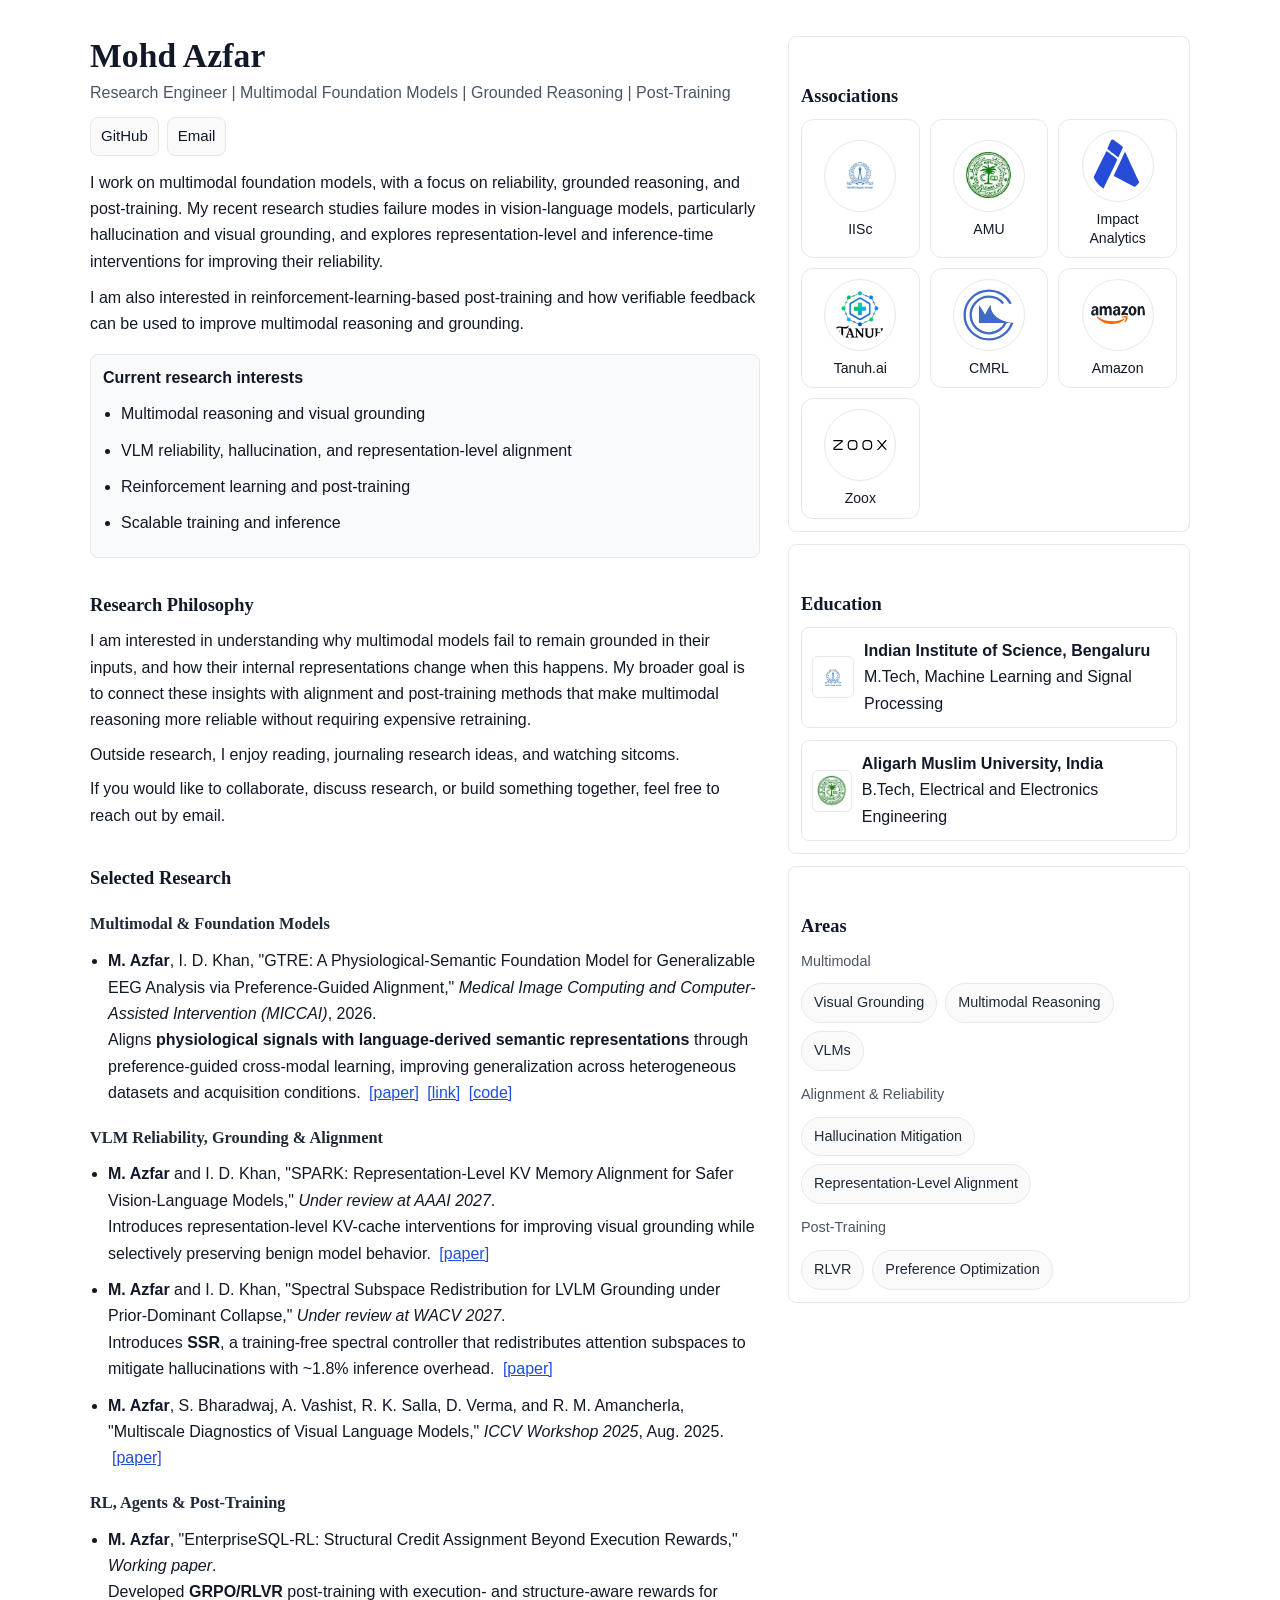
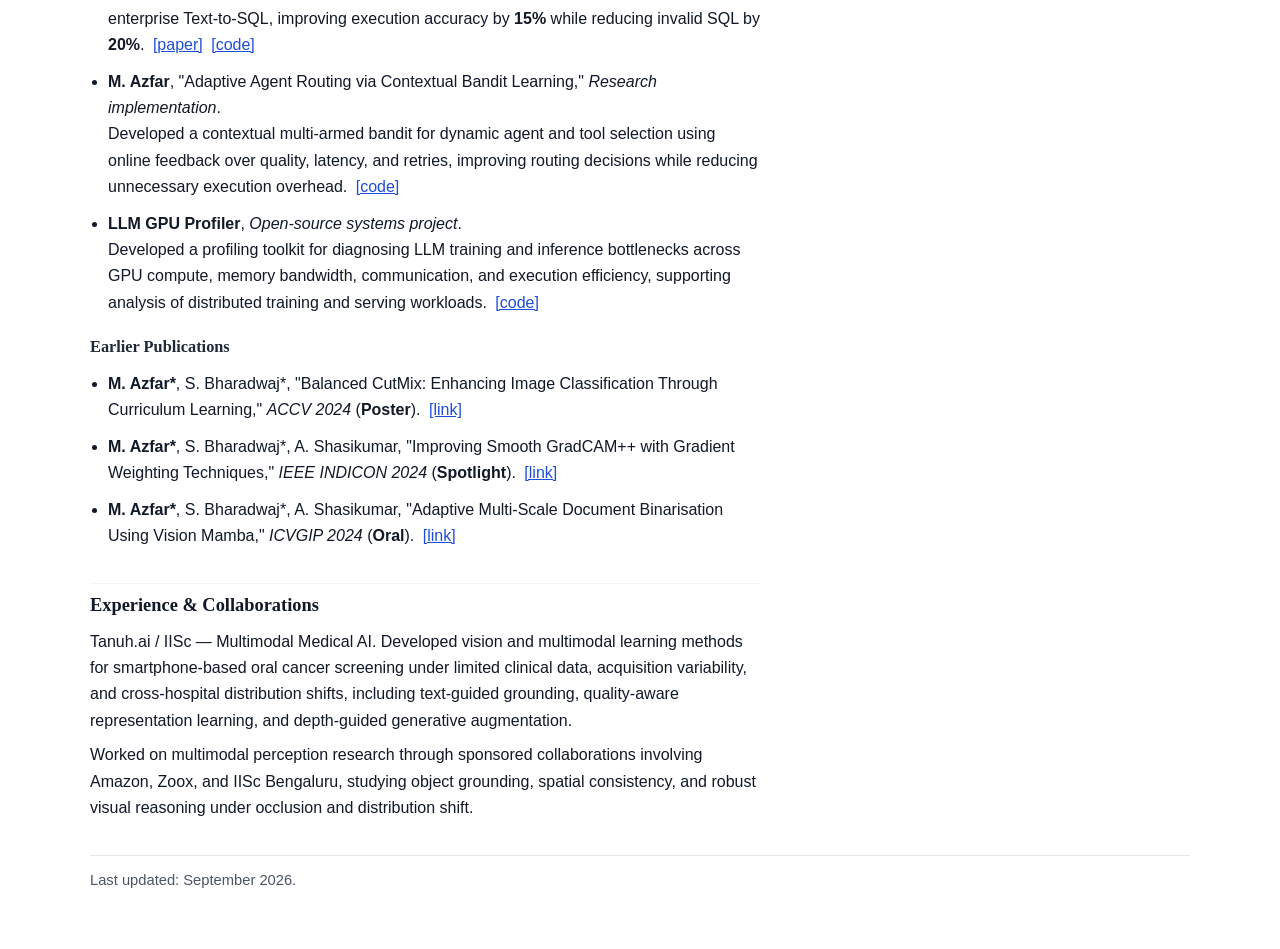
==== index.html @ f0c2c6f6 "Refine tagline and Tanuh collaboration wording Co-authored-by: Cursor <cursoragent@cursor.com>" ====
<!doctype html>
<html>
  <head>
    <meta charset="utf-8" />
    <meta name="viewport" content="width=device-width,initial-scale=1" />
    <title>Mohd Azfar | Research</title>
    <style>
      :root {
        --text: #111827;
        --muted: #4b5563;
        --link: #1d4ed8;
        --line: #e5e7eb;
      }
      body {
        margin: 0 auto;
        max-width: 1100px;
        padding: 36px 20px 56px;
        font-family: "Avenir Next", "Inter", -apple-system, BlinkMacSystemFont, "Segoe UI", Arial, sans-serif;
        background: #fff;
        color: var(--text);
        line-height: 1.65;
      }
      h1 {
        margin: 0 0 4px;
        font-size: 2.1rem;
        line-height: 1.2;
        font-family: "Iowan Old Style", "Palatino Linotype", Palatino, Georgia, serif;
        letter-spacing: 0.1px;
      }
      h2 {
        margin: 32px 0 8px;
        font-size: 1.15rem;
        font-family: "Iowan Old Style", "Palatino Linotype", Palatino, Georgia, serif;
      }
      h3 {
        margin: 18px 0 6px;
        font-size: 1.02rem;
        font-weight: 600;
        color: #1f2937;
        font-family: "Iowan Old Style", "Palatino Linotype", Palatino, Georgia, serif;
      }
      p { margin: 8px 0; }
      .layout {
        display: grid;
        grid-template-columns: minmax(0, 1fr);
        gap: 28px;
      }
      .main {
        min-width: 0;
      }
      .side {
        min-width: 0;
      }
      .panel {
        border: 1px solid var(--line);
        border-radius: 8px;
        padding: 12px;
        background: #fff;
        margin-bottom: 12px;
      }
      .about {
        margin-top: 8px;
      }
      .about p {
        margin: 10px 0;
      }
      .tagline {
        margin: 0 0 14px;
        color: var(--muted);
        font-weight: 500;
      }
      .tagline-row {
        display: flex;
        flex-wrap: wrap;
        align-items: center;
        gap: 10px;
        margin-bottom: 14px;
      }
      .tagline-row .tagline {
        margin: 0;
      }
      .quick-links {
        display: inline-flex;
        flex-wrap: wrap;
        gap: 8px;
      }
      .links {
        display: flex; flex-wrap: wrap;
        gap: 10px;
        margin-top: 12px;
      }
      .button {
        display: inline-block; padding: 6px 10px;
        border: 1px solid var(--line);
        border-radius: 8px;
        text-decoration: none;
        color: var(--text);
        background: #fafafa;
        font-size: 0.94rem;
      }
      .highlight {
        margin-top: 16px; padding: 10px 12px;
        background: #f9fafb;
        border: 1px solid var(--line);
        border-radius: 8px;
      }
      .highlight ul {
        margin: 8px 0 0;
      }
      .highlight li {
        margin: 4px 0;
      }
      .research-philosophy {
        margin-top: 14px;
      }
      .compact-list {
        list-style: none;
        margin: 0;
        padding: 0;
      }
      .compact-list li {
        margin: 8px 0;
        padding-left: 0;
      }
      .assoc-grid {
        display: grid;
        grid-template-columns: repeat(2, minmax(0, 1fr));
        gap: 10px;
      }
      .assoc-item {
        border: 1px solid var(--line);
        border-radius: 12px;
        padding: 10px 8px;
        display: flex;
        flex-direction: column;
        align-items: center;
        justify-content: center;
        text-align: center;
        gap: 8px;
        font-size: 0.88rem;
        line-height: 1.3;
      }
      .assoc-logo {
        width: 54px;
        height: 54px;
        object-fit: contain;
        border-radius: 999px;
        border: 1px solid var(--line);
        background: #fff;
        padding: 8px;
      }
      .chip-cloud {
        display: flex;
        flex-wrap: wrap;
        gap: 8px;
        margin-top: 10px;
      }
      .chip {
        display: inline-flex;
        align-items: center;
        border: 1px solid var(--line);
        border-radius: 999px;
        padding: 7px 12px;
        font-size: 0.9rem;
        background: #fafafa;
        color: #1f2937;
      }
      .area-group {
        margin-top: 12px;
      }
      .area-group:first-of-type {
        margin-top: 0;
      }
      .area-title {
        display: block;
        font-size: 0.9rem;
        color: var(--muted);
        margin-bottom: 6px;
      }
      .new-tag {
        margin-left: 4px;
      }
      .edu-grid {
        display: grid; grid-template-columns: 1fr;
        gap: 12px;
      }
      .edu-card {
        border: 1px solid var(--line);
        border-radius: 8px;
        padding: 10px;
        background: #fff;
      }
      .edu-head {
        display: flex; align-items: center; gap: 10px;
      }
      .logo {
        width: 34px; height: 34px;
        object-fit: contain;
        border-radius: 6px;
        background: #fff;
        border: 1px solid var(--line);
        padding: 3px;
      }
      .main ul { margin: 6px 0 2px; padding-left: 18px; }
      .main li { margin: 10px 0; }
      .main li a { margin-left: 4px; white-space: nowrap; }
      .main > h2 {
        margin-top: 34px;
        padding-top: 6px;
        border-top: 1px solid #f3f4f6;
      }
      .main > h2:first-of-type {
        border-top: none;
        padding-top: 0;
      }
      ul { margin: 8px 0 0; padding-left: 18px; }
      li { margin: 8px 0; }
      a { color: var(--link); }
      .muted { color: var(--muted); }
      footer {
        margin-top: 26px;
        color: var(--muted);
        font-size: 0.92rem;
        border-top: 1px solid var(--line);
        padding-top: 12px;
      }
      @media (min-width: 860px) {
        .layout {
          grid-template-columns: minmax(0, 1.25fr) minmax(260px, 0.75fr);
          align-items: start;
        }
        .side {
          position: sticky;
          top: 18px;
        }
        .edu-grid {
          grid-template-columns: 1fr;
        }
      }
      @media (min-width: 980px) {
        .assoc-grid {
          grid-template-columns: repeat(3, minmax(0, 1fr));
        }
      }
    </style>
  </head>
  <body>
    <div class="layout">
      <main class="main">
        <h1>Mohd Azfar</h1>
        <div class="tagline-row">
          <p class="tagline">Research Engineer | Multimodal Foundation Models | Grounded Reasoning | Post-Training</p>
          <div class="quick-links">
            <a class="button" href="https://github.com/AZFAR176">GitHub</a>
            <a class="button" href="mailto:azfar45@gmail.com">Email</a>
          </div>
        </div>
        <div class="about">
          <p>
            I work on multimodal foundation models, with a focus on reliability, grounded
            reasoning, and post-training. My recent research studies failure modes in
            vision-language models, particularly hallucination and visual grounding, and explores
            representation-level and inference-time interventions for improving their reliability.
          </p>
          <p>
            I am also interested in reinforcement-learning-based post-training and how verifiable
            feedback can be used to improve multimodal reasoning and grounding.
          </p>
        </div>

        <div class="highlight">
          <strong>Current research interests</strong>
          <ul>
            <li>Multimodal reasoning and visual grounding</li>
            <li>VLM reliability, hallucination, and representation-level alignment</li>
            <li>Reinforcement learning and post-training</li>
            <li>Scalable training and inference</li>
          </ul>
        </div>
        <div class="research-philosophy">
          <h2>Research Philosophy</h2>
          <p>
            I am interested in understanding why multimodal models fail to remain grounded in their
            inputs, and how their internal representations change when this happens. My broader goal
            is to connect these insights with alignment and post-training methods that make
            multimodal reasoning more reliable without requiring expensive retraining.
          </p>
        </div>
        <p>
          Outside research, I enjoy reading, journaling research ideas, and watching sitcoms.
        </p>
        <p>
          If you would like to collaborate, discuss research, or build something together, feel free
          to reach out by email.
        </p>

        <h2>Selected Research</h2>

        <h3>Multimodal &amp; Foundation Models</h3>
        <ul>
          <li>
            <strong>M. Azfar</strong>, I. D. Khan, "GTRE: A Physiological-Semantic Foundation Model
            for Generalizable EEG Analysis via Preference-Guided Alignment,"
            <em>Medical Image Computing and Computer-Assisted Intervention (MICCAI)</em>, 2026.
            <br />
            Aligns <strong>physiological signals with language-derived semantic representations</strong>
            through preference-guided cross-modal learning, improving generalization across
            heterogeneous datasets and acquisition conditions.
            <a href="https://drive.google.com/file/d/1Hyg6BrnrAS3Ujw38WboSovMrlEZz4kcX/view?usp=sharing">[paper]</a>
            <a href="https://drive.google.com/file/d/1PhVH8EvVGTHi2NHqk41rSpE3ggIUJ93-/view?usp=drive_link">[link]</a>
            <a href="https://github.com/AZFAR176/GTRE-">[code]</a>
          </li>
        </ul>

        <h3>VLM Reliability, Grounding &amp; Alignment</h3>
        <ul>
          <li>
            <strong>M. Azfar</strong> and I. D. Khan,
            "SPARK: Representation-Level KV Memory Alignment for Safer Vision-Language Models,"
            <em>Under review at AAAI 2027</em>.
            <br />
            Introduces representation-level KV-cache interventions for improving visual grounding
            while selectively preserving benign model behavior.
            <a href="https://arxiv.org/pdf/2609.14258">[paper]</a>
          </li>
          <li>
            <strong>M. Azfar</strong> and I. D. Khan,
            "Spectral Subspace Redistribution for LVLM Grounding under Prior-Dominant Collapse,"
            <em>Under review at WACV 2027</em>.
            <br />
            Introduces <strong>SSR</strong>, a training-free spectral controller that redistributes
            attention subspaces to mitigate hallucinations with ~1.8% inference overhead.
            <a href="https://drive.google.com/file/d/1JaJ2Kip2W7fhV45wzEcK1ykvJdPXO3st/view?usp=sharing">[paper]</a>
          </li>
          <li>
            <strong>M. Azfar</strong>, S. Bharadwaj, A. Vashist, R. K. Salla, D. Verma, and
            R. M. Amancherla, "Multiscale Diagnostics of Visual Language Models,"
            <em>ICCV Workshop 2025</em>, Aug. 2025.
            <a href="https://drive.google.com/file/d/1X8sgpmNBwMt0rCEsAwdg7KiBl6ffQj7f/view?usp=drive_link">[paper]</a>
          </li>
        </ul>

        <h3>RL, Agents &amp; Post-Training</h3>
        <ul>
          <li>
            <strong>M. Azfar</strong>, "EnterpriseSQL-RL: Structural Credit Assignment Beyond
            Execution Rewards," <em>Working paper</em>.
            <br />
            Developed <strong>GRPO/RLVR</strong> post-training with execution- and structure-aware
            rewards for enterprise Text-to-SQL, improving execution accuracy by <strong>15%</strong>
            while reducing invalid SQL by <strong>20%</strong>.
            <a href="https://drive.google.com/file/d/1VLNaSUlqKvdjoW_CC5l3RoCbU4gyEYBM/view?usp=sharing">[paper]</a>
            <a href="https://github.com/AZFAR176/Text-to-SQL-RL-Pipeline">[code]</a>
          </li>
          <li>
            <strong>M. Azfar</strong>, "Adaptive Agent Routing via Contextual Bandit Learning,"
            <em>Research implementation</em>.
            <br />
            Developed a contextual multi-armed bandit for dynamic agent and tool selection using
            online feedback over quality, latency, and retries, improving routing decisions while
            reducing unnecessary execution overhead.
            <a href="https://github.com/AZFAR176/Contextual-Bandits-For-Multi-Agent-Systems">[code]</a>
          </li>
          <li>
            <strong>LLM GPU Profiler</strong>, <em>Open-source systems project</em>.
            <br />
            Developed a profiling toolkit for diagnosing LLM training and inference bottlenecks
            across GPU compute, memory bandwidth, communication, and execution efficiency,
            supporting analysis of distributed training and serving workloads.
            <a href="https://github.com/AZFAR176/LLm-Gpu-Profiler">[code]</a>
          </li>
        </ul>

        <h3>Earlier Publications</h3>
        <ul>
          <li>
            <strong>M. Azfar*</strong>, S. Bharadwaj*, "Balanced CutMix: Enhancing Image
            Classification Through Curriculum Learning," <em>ACCV 2024</em> (<strong>Poster</strong>).
            <a href="https://openreview.net/forum?id=viJW1oihrG">[link]</a>
          </li>
          <li>
            <strong>M. Azfar*</strong>, S. Bharadwaj*, A. Shasikumar, "Improving Smooth GradCAM++
            with Gradient Weighting Techniques," <em>IEEE INDICON 2024</em>
            (<strong>Spotlight</strong>).
            <a href="https://ieeexplore.ieee.org/document/10958549">[link]</a>
          </li>
          <li>
            <strong>M. Azfar*</strong>, S. Bharadwaj*, A. Shasikumar,
            "Adaptive Multi-Scale Document Binarisation Using Vision Mamba," <em>ICVGIP 2024</em>
            (<strong>Oral</strong>).
            <a href="https://arxiv.org/abs/2410.22811">[link]</a>
          </li>
        </ul>

        <h2>Experience &amp; Collaborations</h2>
        <p>
          Tanuh.ai / IISc — Multimodal Medical AI. Developed vision and multimodal learning methods
          for smartphone-based oral cancer screening under limited clinical data, acquisition
          variability, and cross-hospital distribution shifts, including text-guided grounding,
          quality-aware representation learning, and depth-guided generative augmentation.
        </p>
        <p>
          Worked on multimodal perception research through sponsored collaborations involving Amazon,
          Zoox, and IISc Bengaluru, studying object grounding, spatial consistency, and robust visual
          reasoning under occlusion and distribution shift.
        </p>
      </main>

      <aside class="side">
        <section class="panel">
          <h2>Associations</h2>
          <div class="assoc-grid">
            <div class="assoc-item"><img class="assoc-logo" src="assets/logos/iisc.png" alt="IISc logo" />IISc</div>
            <div class="assoc-item"><img class="assoc-logo" src="assets/logos/amu.jpg" alt="AMU logo" />AMU</div>
            <div class="assoc-item"><img class="assoc-logo" src="assets/logos/impact-analytics.svg" alt="Impact Analytics logo" />Impact Analytics</div>
            <div class="assoc-item"><img class="assoc-logo" src="assets/logos/tanuh.png" alt="Tanuh logo" />Tanuh.ai</div>
            <div class="assoc-item"><img class="assoc-logo" src="assets/logos/cmrl.svg" alt="CMRL logo" />CMRL</div>
            <div class="assoc-item"><img class="assoc-logo" src="assets/logos/amazon.svg" alt="Amazon logo" />Amazon</div>
            <div class="assoc-item"><img class="assoc-logo" src="assets/logos/zoox.svg" alt="Zoox logo" />Zoox</div>
          </div>
        </section>

        <section class="panel">
          <h2>Education</h2>
          <div class="edu-grid">
            <div class="edu-card">
              <div class="edu-head">
                <img class="logo" src="assets/logos/iisc.png" alt="IISc logo" />
                <div>
                  <strong>Indian Institute of Science, Bengaluru</strong><br />
                  M.Tech, Machine Learning and Signal Processing
                </div>
              </div>
            </div>
            <div class="edu-card">
              <div class="edu-head">
                <img class="logo" src="assets/logos/amu.jpg" alt="AMU logo" />
                <div>
                  <strong>Aligarh Muslim University, India</strong><br />
                  B.Tech, Electrical and Electronics Engineering
                </div>
              </div>
            </div>
          </div>
        </section>

        <section class="panel">
          <h2>Areas</h2>
          <div class="area-group">
            <span class="area-title">Multimodal</span>
            <div class="chip-cloud">
              <span class="chip">Visual Grounding</span>
              <span class="chip">Multimodal Reasoning</span>
              <span class="chip">VLMs</span>
            </div>
          </div>
          <div class="area-group">
            <span class="area-title">Alignment &amp; Reliability</span>
            <div class="chip-cloud">
              <span class="chip">Hallucination Mitigation</span>
              <span class="chip">Representation-Level Alignment</span>
            </div>
          </div>
          <div class="area-group">
            <span class="area-title">Post-Training</span>
            <div class="chip-cloud">
              <span class="chip">RLVR</span>
              <span class="chip">Preference Optimization</span>
            </div>
          </div>
        </section>
      </aside>
    </div>

    <footer>
      Last updated: September 2026.
    </footer>
  </body>
</html>
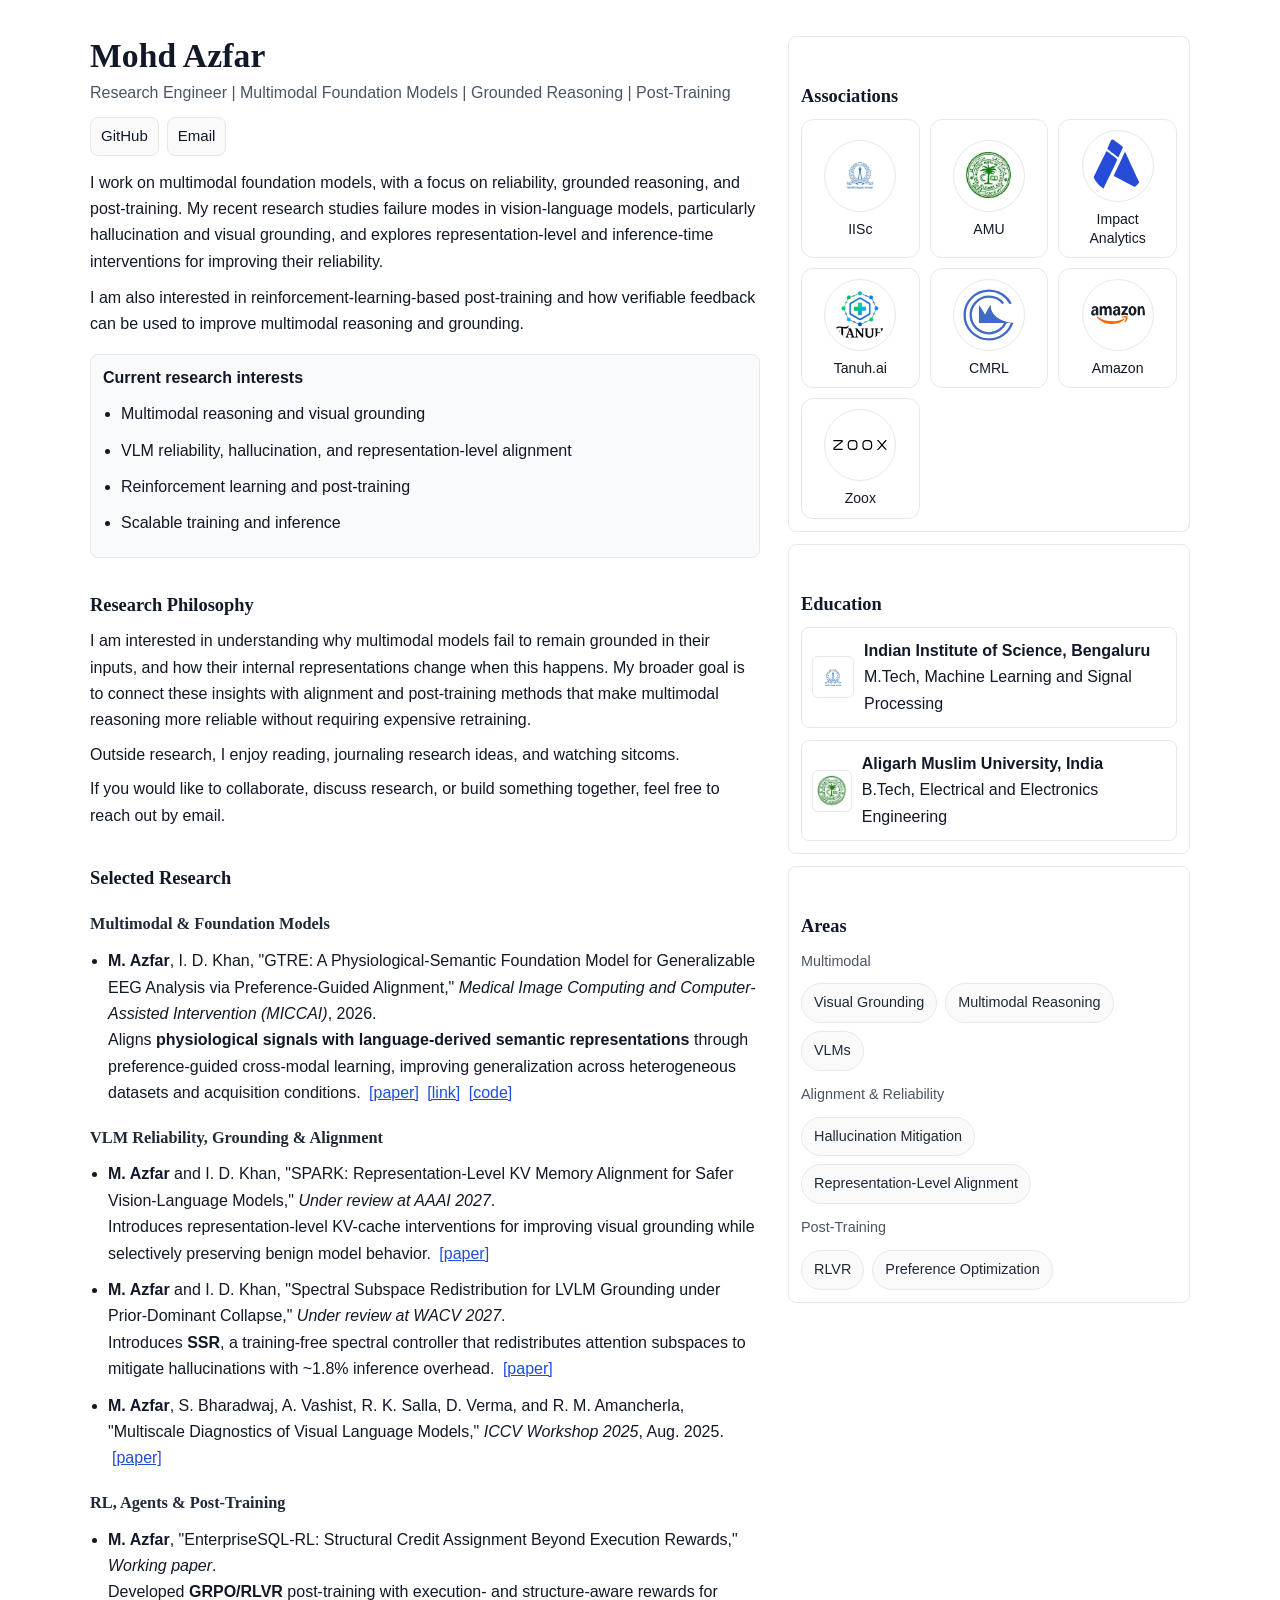
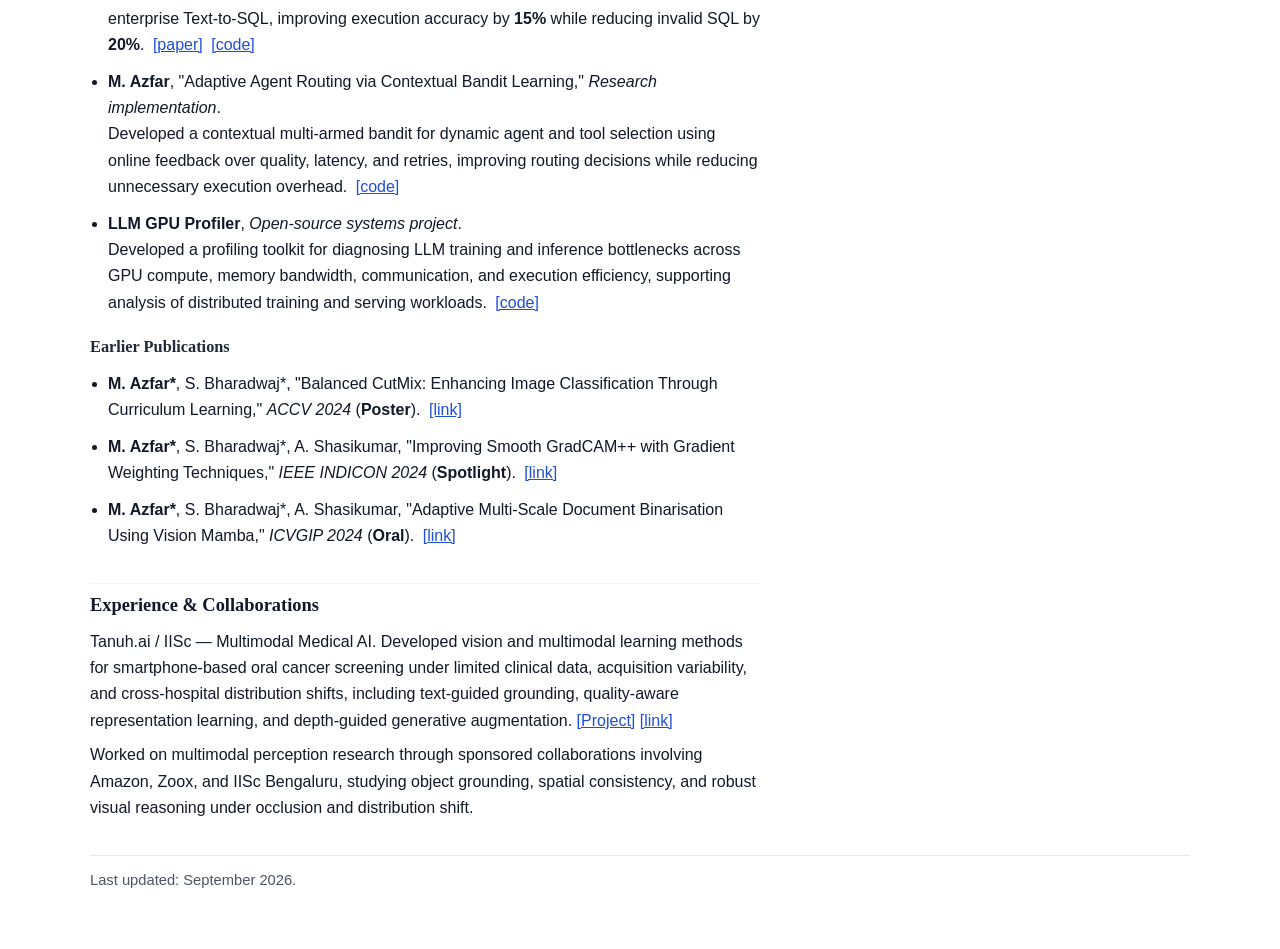
==== commit 46e4665b: "Add Tanuh project and external links Co-authored-by: Cursor <cursoragent@cursor.com>" ====
--- a/index.html
+++ b/index.html
@@ -398,6 +398,8 @@
           for smartphone-based oral cancer screening under limited clinical data, acquisition
           variability, and cross-hospital distribution shifts, including text-guided grounding,
           quality-aware representation learning, and depth-guided generative augmentation.
+          <a href="https://drive.google.com/file/d/1Csbd5pU62mBTB8BJAMxvM7r9XBTa-Ak2/view?usp=sharing">[Project]</a>
+          <a href="https://www.tanuh.ai/solutions/oral-cancer">[link]</a>
         </p>
         <p>
           Worked on multimodal perception research through sponsored collaborations involving Amazon,
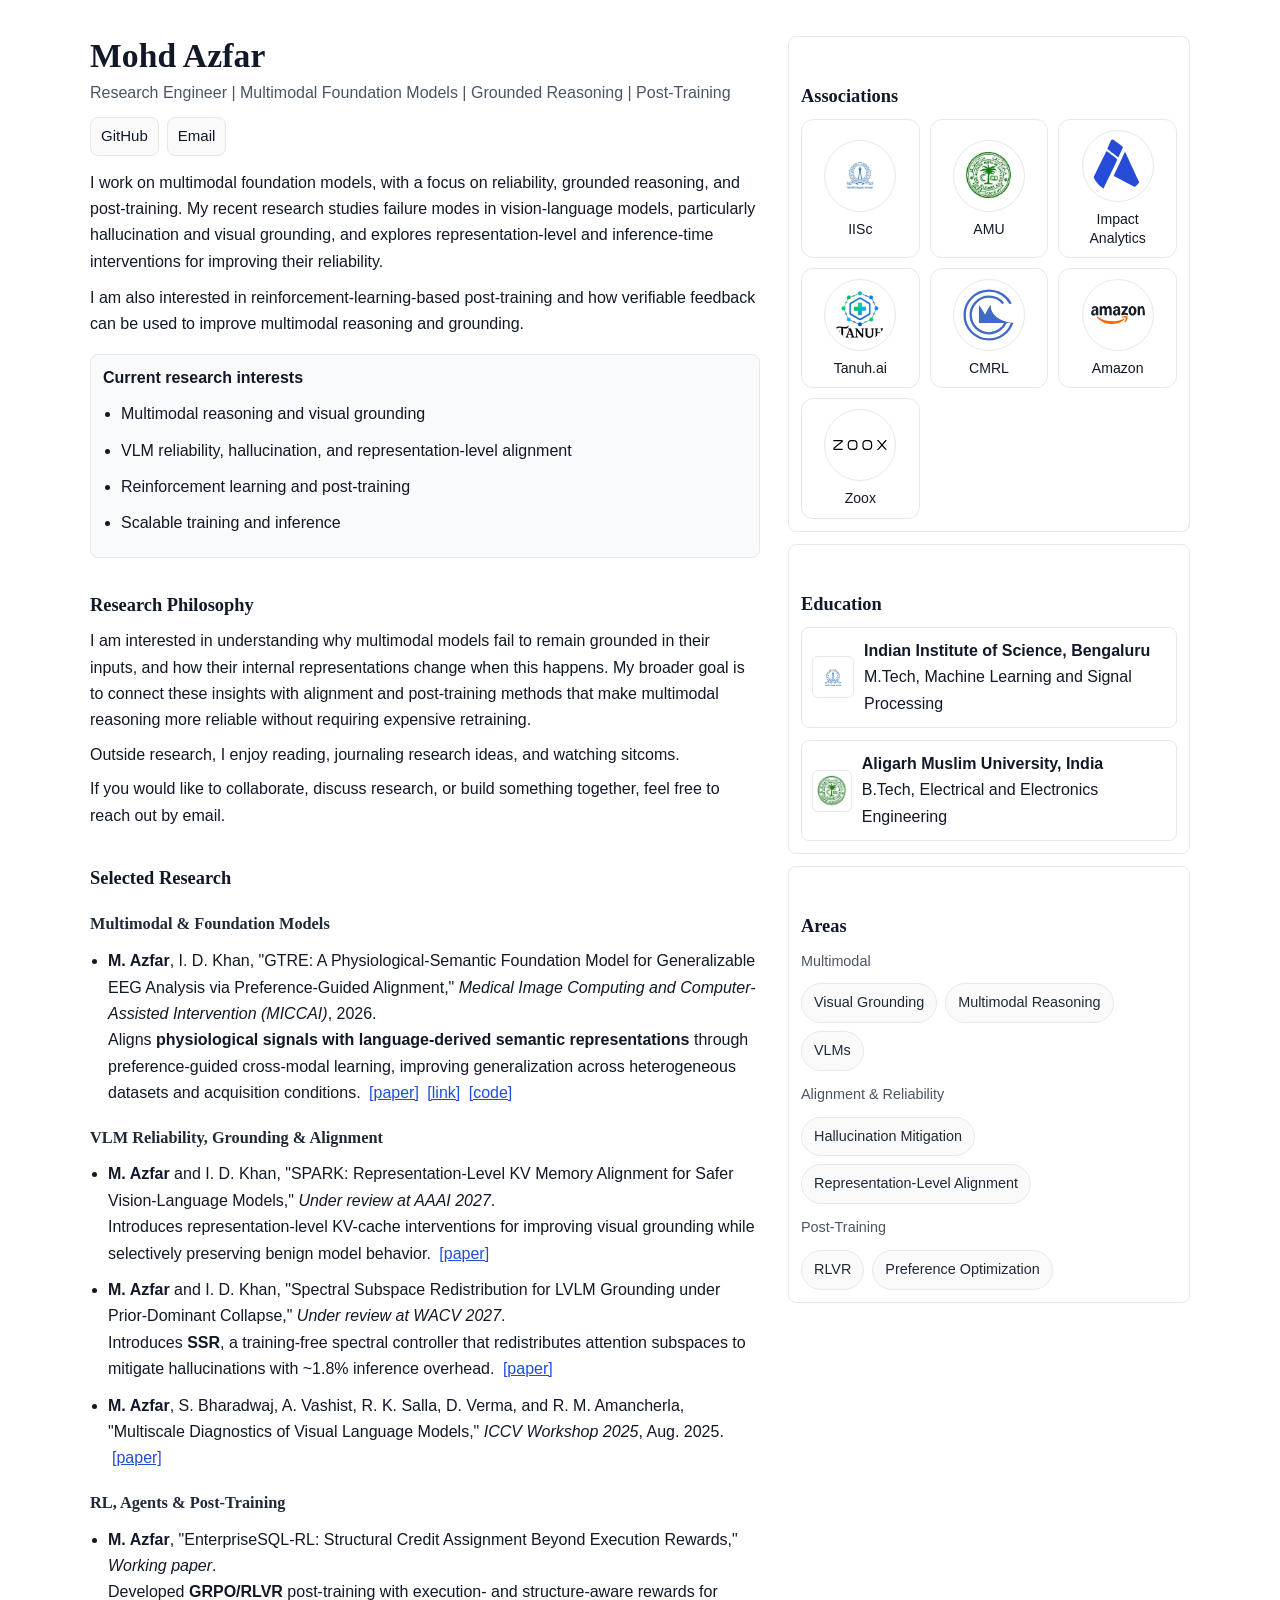
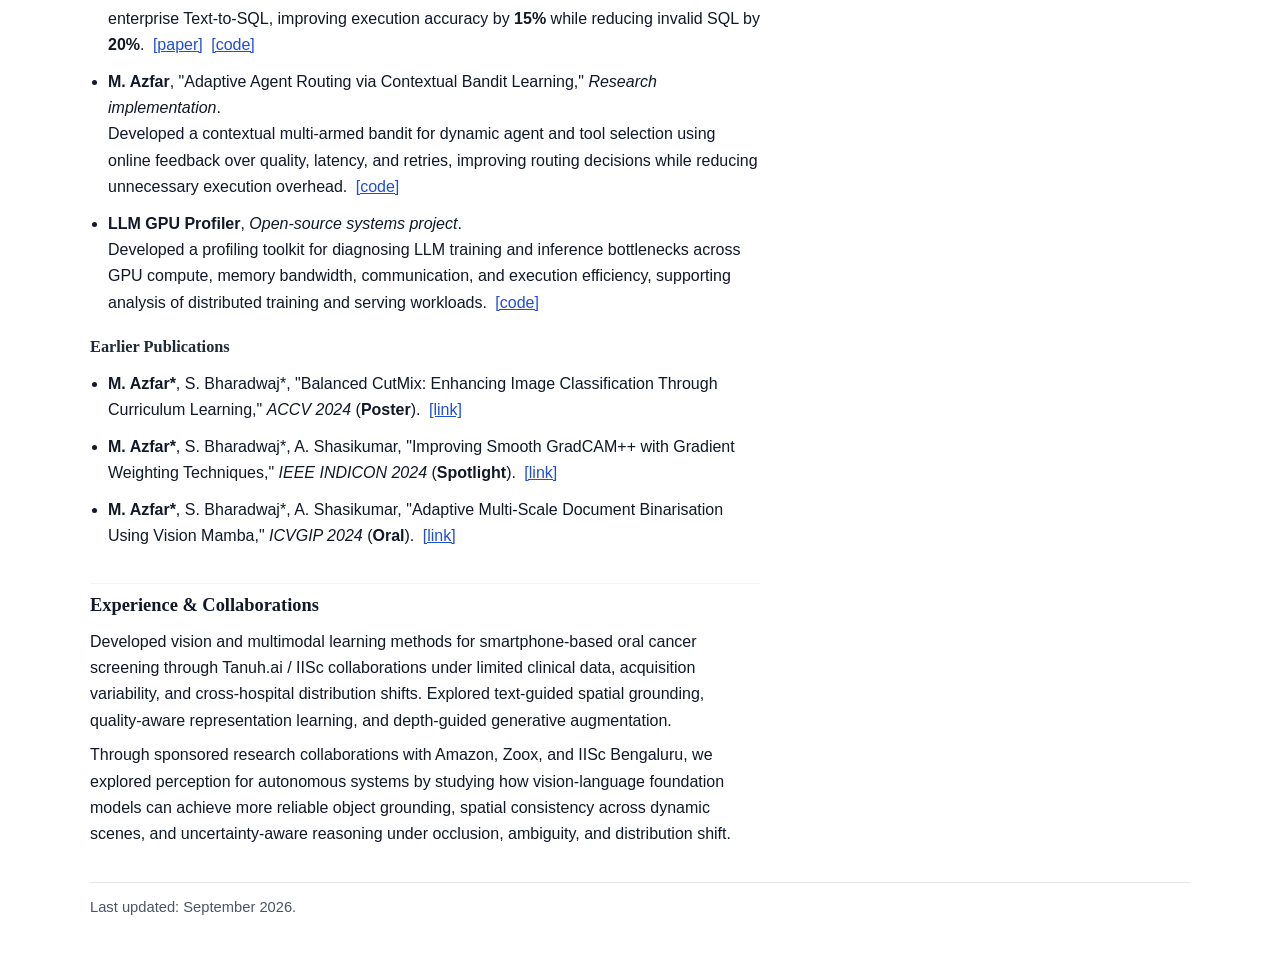
==== commit ac914e01: "Revert Tanuh and collaborations wording Co-authored-by: Cursor <cursoragent@cursor.com>" ====
--- a/index.html
+++ b/index.html
@@ -394,17 +394,17 @@
 
         <h2>Experience &amp; Collaborations</h2>
         <p>
-          Tanuh.ai / IISc — Multimodal Medical AI. Developed vision and multimodal learning methods
-          for smartphone-based oral cancer screening under limited clinical data, acquisition
-          variability, and cross-hospital distribution shifts, including text-guided grounding,
-          quality-aware representation learning, and depth-guided generative augmentation.
-          <a href="https://drive.google.com/file/d/1Csbd5pU62mBTB8BJAMxvM7r9XBTa-Ak2/view?usp=sharing">[Project]</a>
-          <a href="https://www.tanuh.ai/solutions/oral-cancer">[link]</a>
+          Developed vision and multimodal learning methods for smartphone-based oral cancer
+          screening through Tanuh.ai / IISc collaborations under limited clinical data,
+          acquisition variability, and cross-hospital distribution shifts. Explored text-guided
+          spatial grounding, quality-aware representation learning, and depth-guided generative
+          augmentation.
         </p>
         <p>
-          Worked on multimodal perception research through sponsored collaborations involving Amazon,
-          Zoox, and IISc Bengaluru, studying object grounding, spatial consistency, and robust visual
-          reasoning under occlusion and distribution shift.
+          Through sponsored research collaborations with Amazon, Zoox, and IISc Bengaluru, we explored
+          perception for autonomous systems by studying how vision-language foundation models can achieve
+          more reliable object grounding, spatial consistency across dynamic scenes, and uncertainty-aware
+          reasoning under occlusion, ambiguity, and distribution shift.
         </p>
       </main>
 
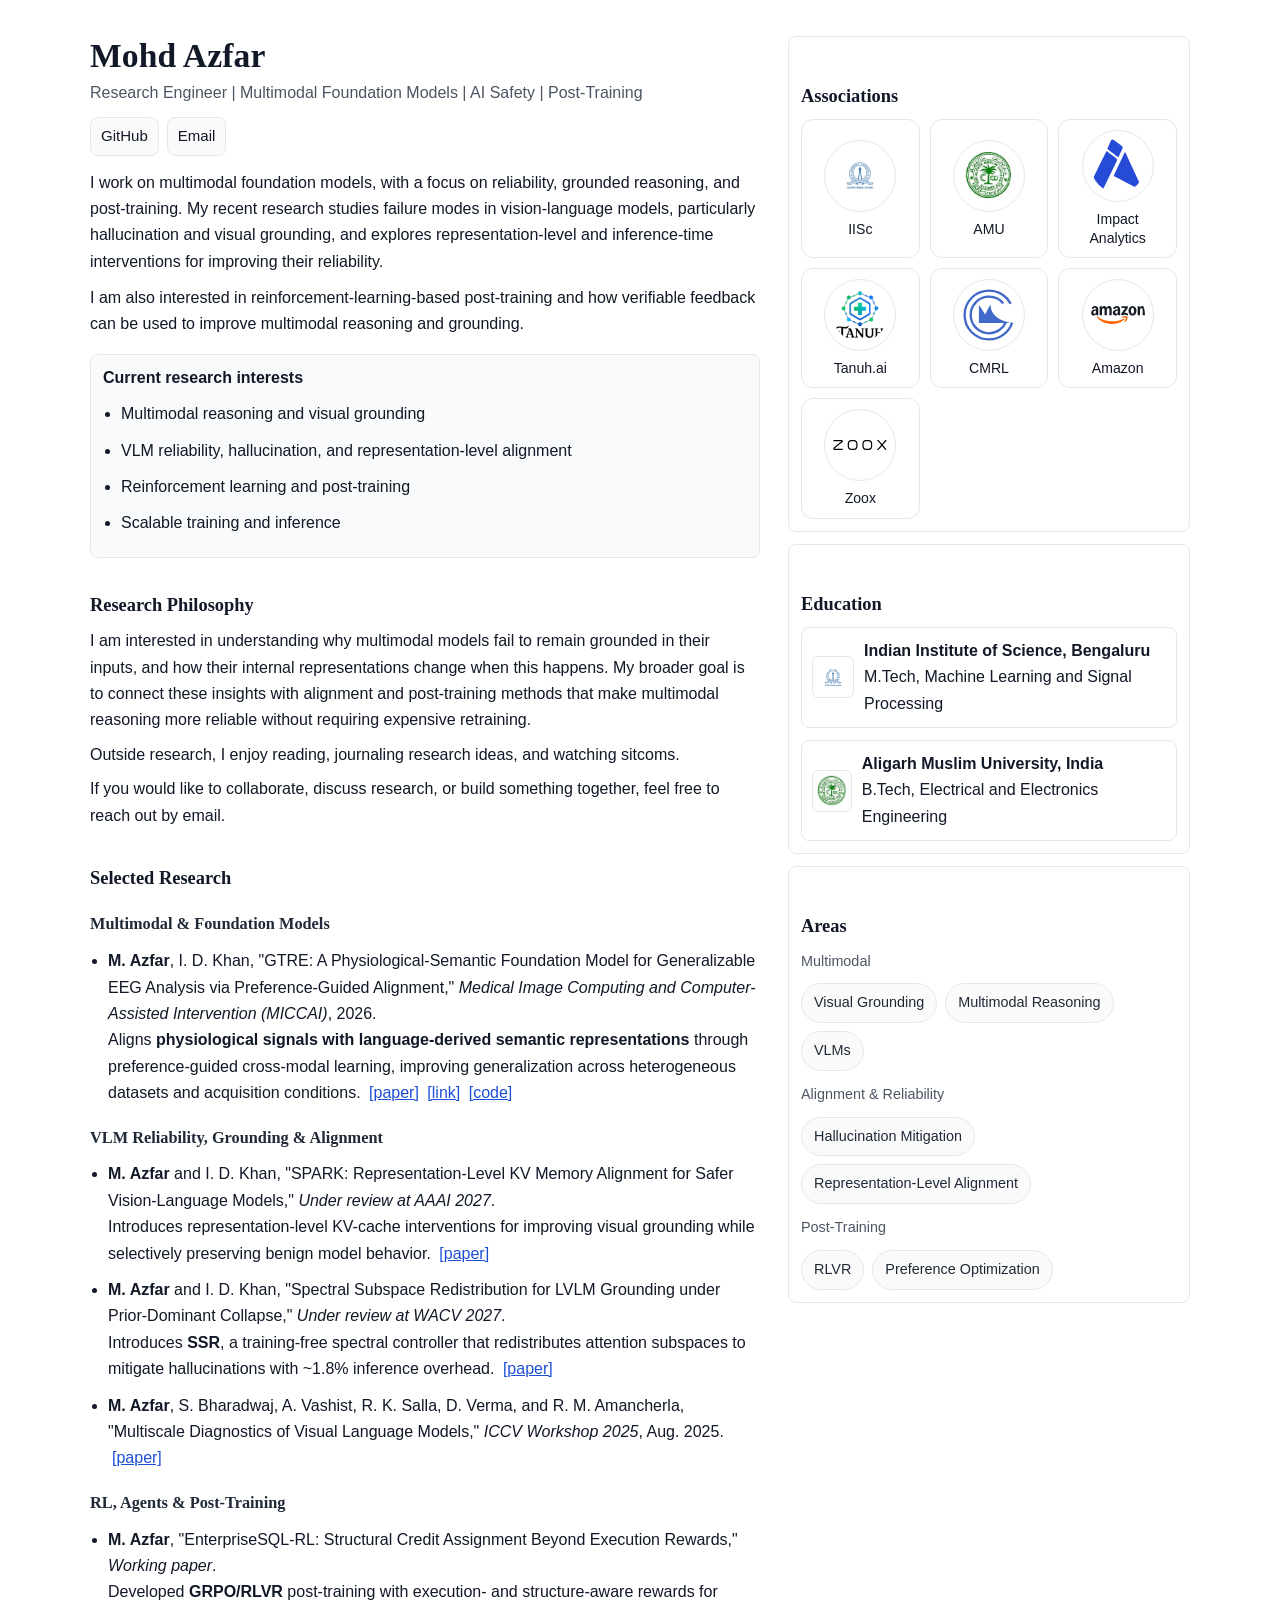
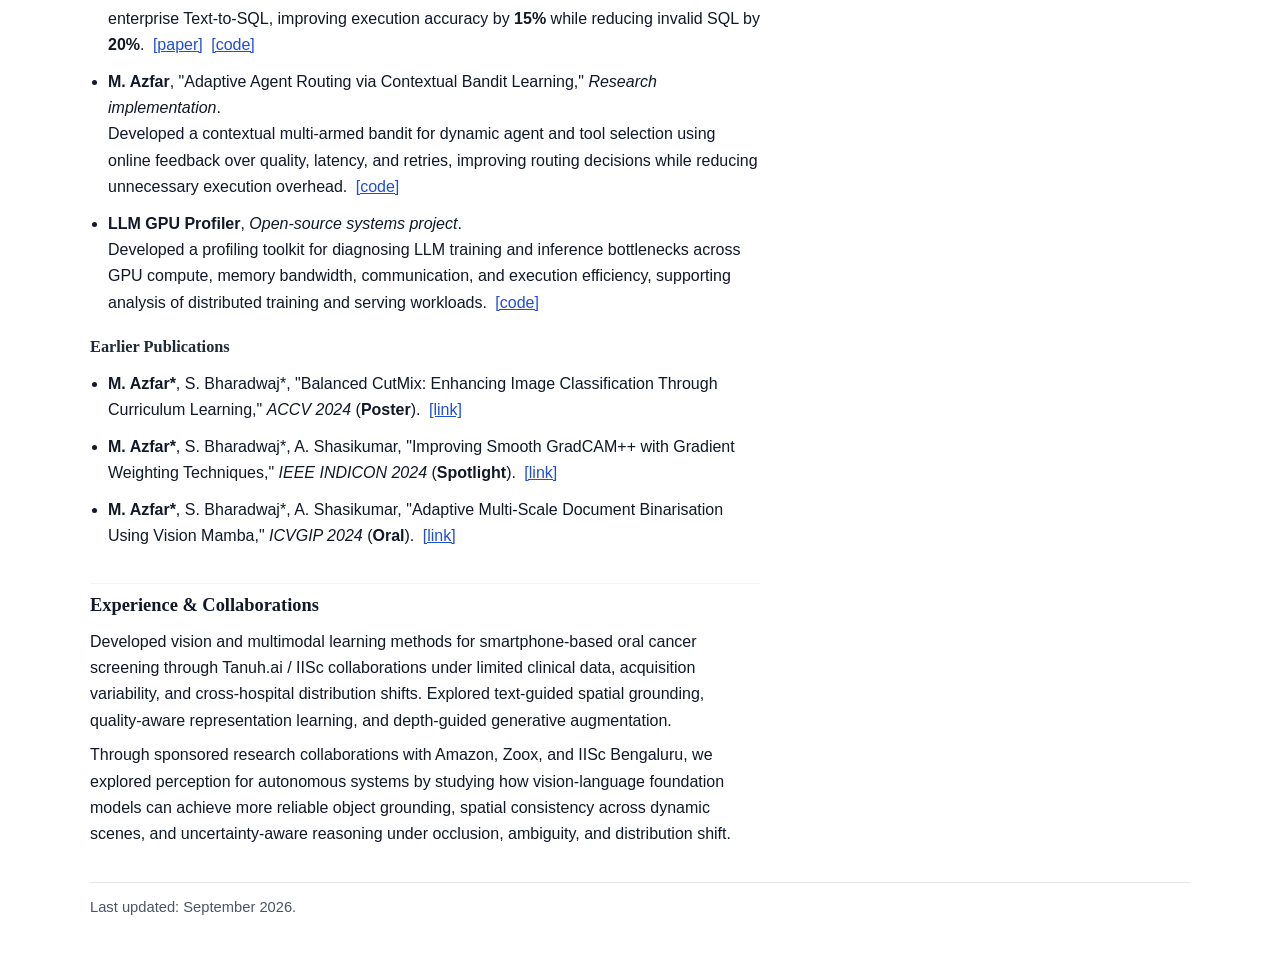
==== commit d898212c: "Update tagline to AI Safety focus Co-authored-by: Cursor <cursoragent@cursor.com>" ====
--- a/index.html
+++ b/index.html
@@ -249,7 +249,7 @@
       <main class="main">
         <h1>Mohd Azfar</h1>
         <div class="tagline-row">
-          <p class="tagline">Research Engineer | Multimodal Foundation Models | Grounded Reasoning | Post-Training</p>
+          <p class="tagline">Research Engineer | Multimodal Foundation Models | AI Safety | Post-Training</p>
           <div class="quick-links">
             <a class="button" href="https://github.com/AZFAR176">GitHub</a>
             <a class="button" href="mailto:azfar45@gmail.com">Email</a>
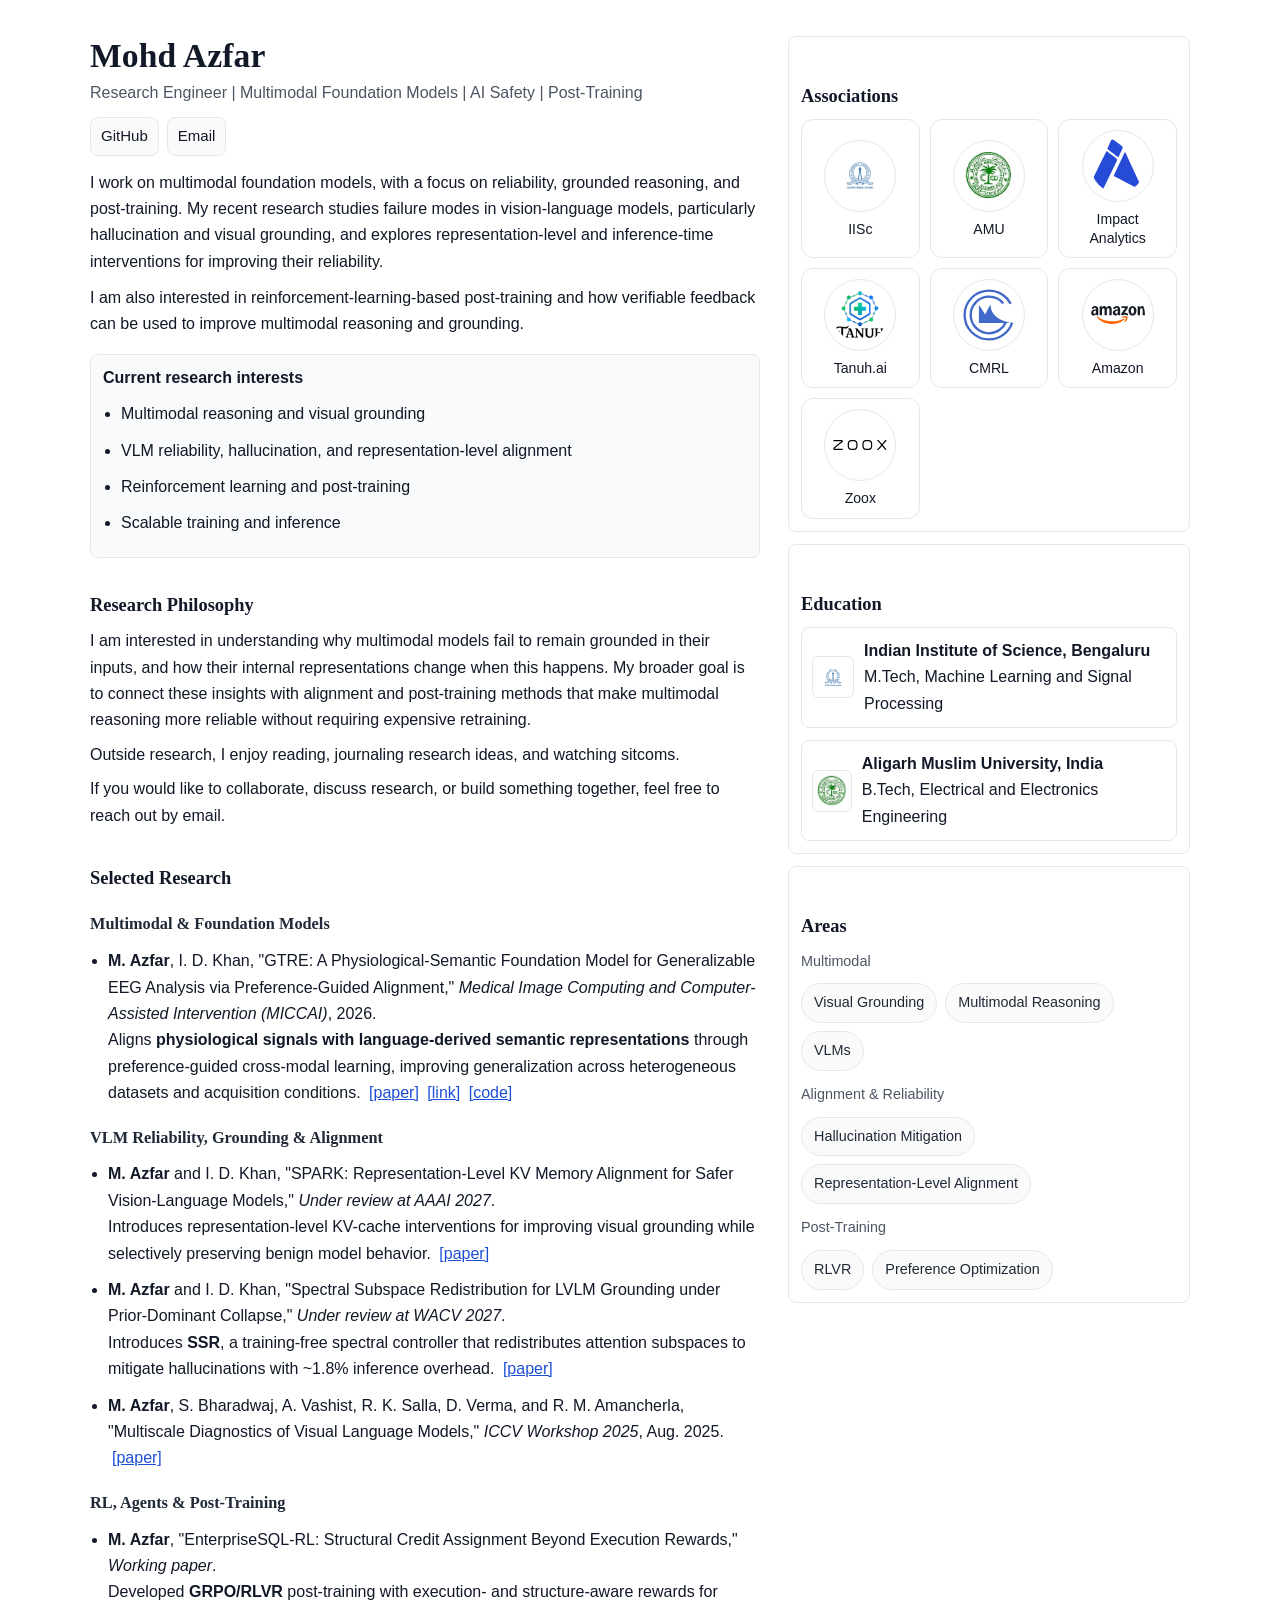
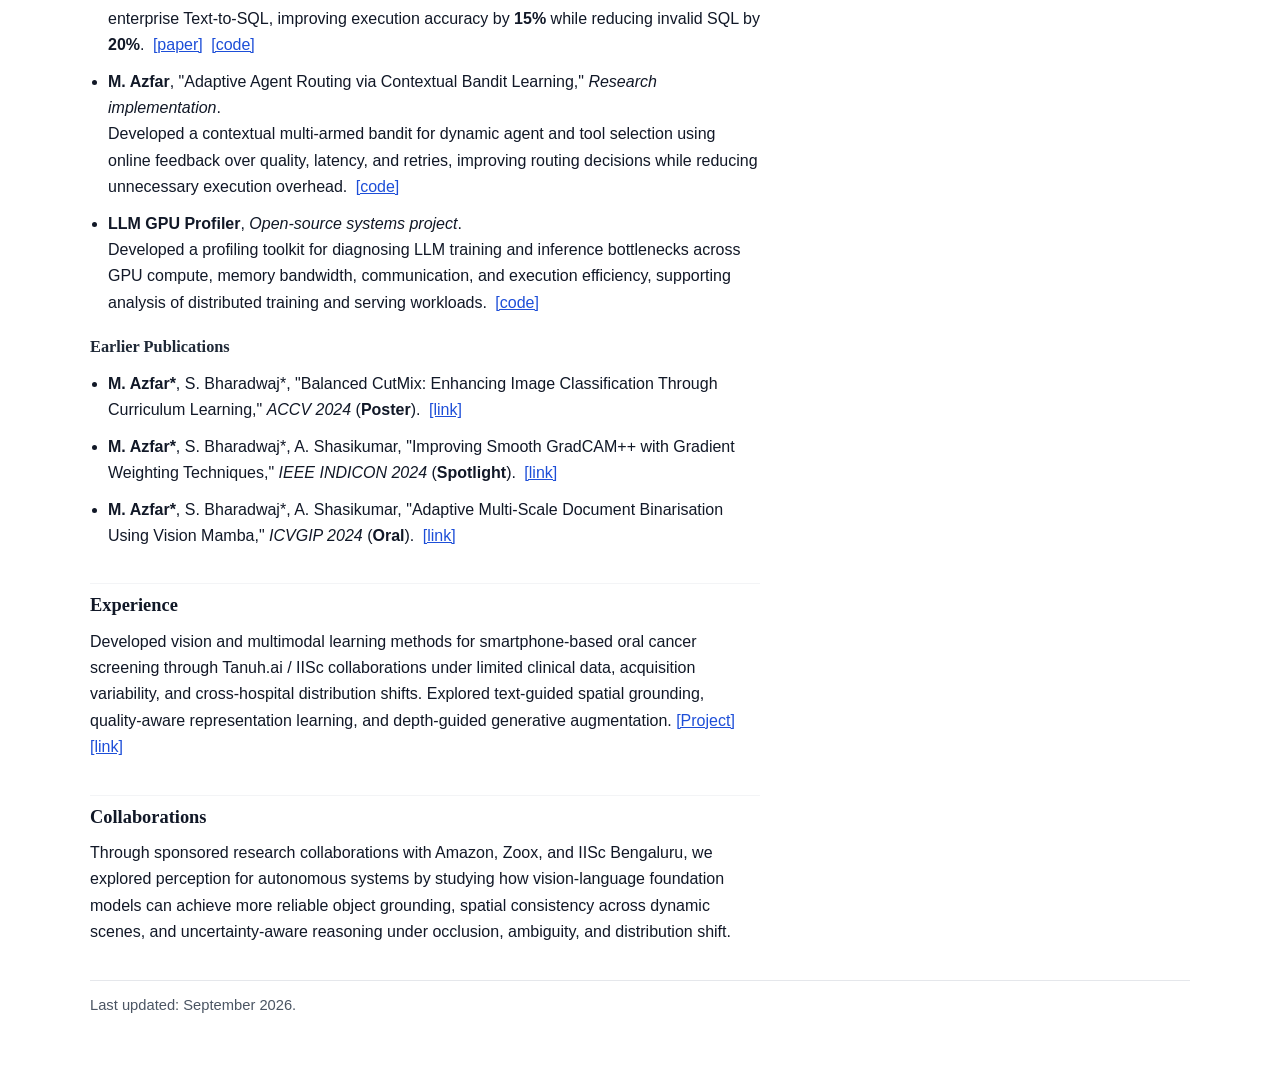
==== commit 2b7cd55f: "Add Tanuh links and split experience collaborations Co-authored-by: Cursor <cursoragent@cursor.com>" ====
--- a/index.html
+++ b/index.html
@@ -392,14 +392,17 @@
           </li>
         </ul>
 
-        <h2>Experience &amp; Collaborations</h2>
+        <h2>Experience</h2>
         <p>
           Developed vision and multimodal learning methods for smartphone-based oral cancer
           screening through Tanuh.ai / IISc collaborations under limited clinical data,
           acquisition variability, and cross-hospital distribution shifts. Explored text-guided
           spatial grounding, quality-aware representation learning, and depth-guided generative
           augmentation.
+          <a href="https://drive.google.com/file/d/1Csbd5pU62mBTB8BJAMxvM7r9XBTa-Ak2/view?usp=sharing">[Project]</a>
+          <a href="https://www.tanuh.ai/solutions/oral-cancer">[link]</a>
         </p>
+        <h2>Collaborations</h2>
         <p>
           Through sponsored research collaborations with Amazon, Zoox, and IISc Bengaluru, we explored
           perception for autonomous systems by studying how vision-language foundation models can achieve
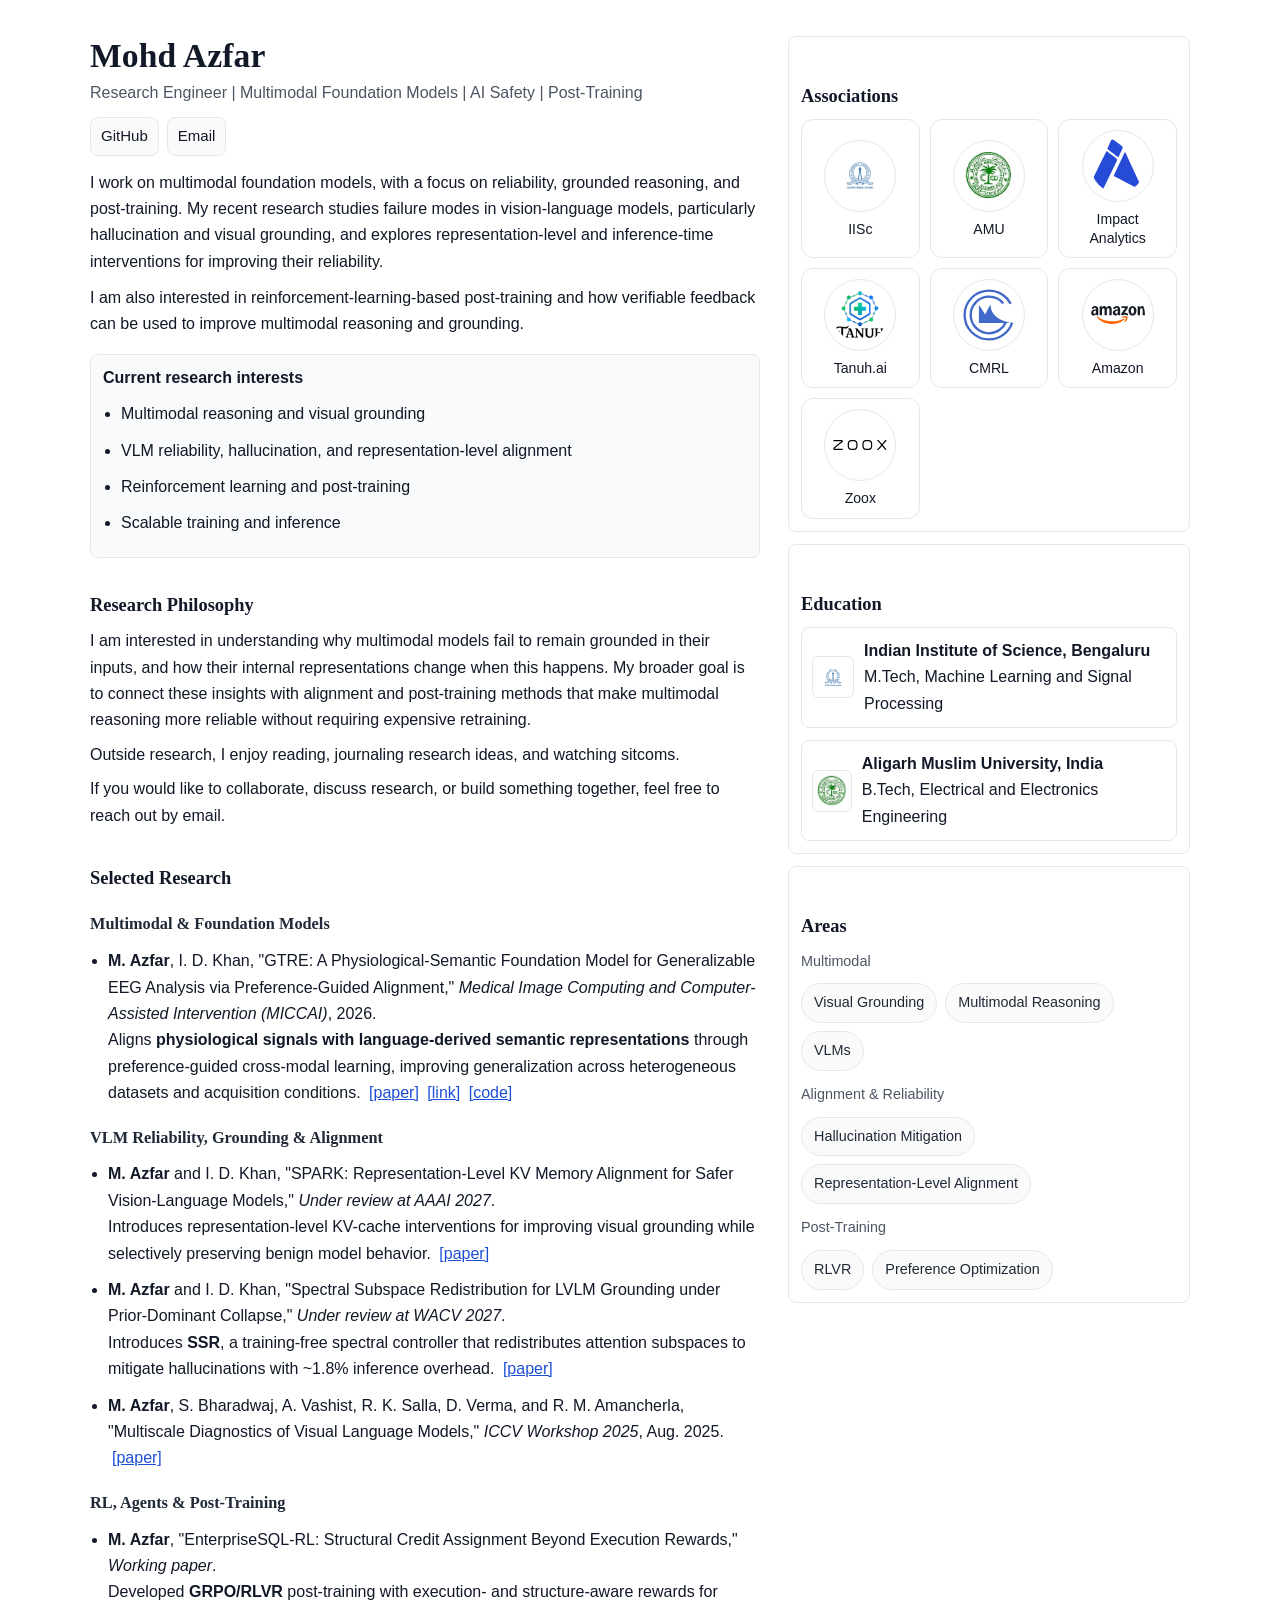
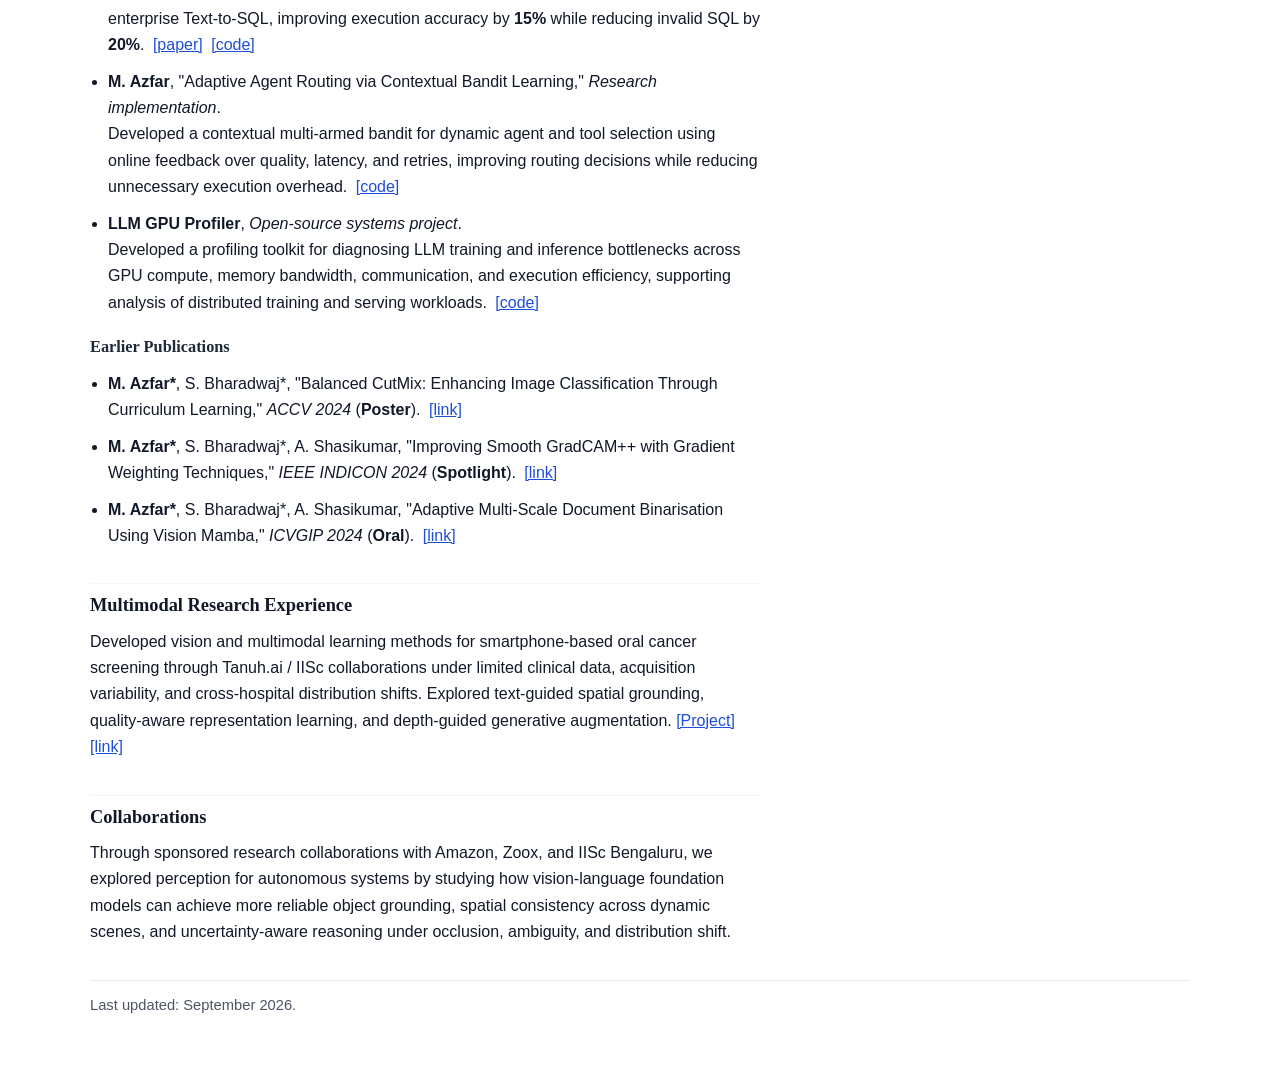
==== commit 1adc6ab0: "Rename experience section heading Co-authored-by: Cursor <cursoragent@cursor.com>" ====
--- a/index.html
+++ b/index.html
@@ -392,7 +392,7 @@
           </li>
         </ul>
 
-        <h2>Experience</h2>
+        <h2>Multimodal Research Experience</h2>
         <p>
           Developed vision and multimodal learning methods for smartphone-based oral cancer
           screening through Tanuh.ai / IISc collaborations under limited clinical data,
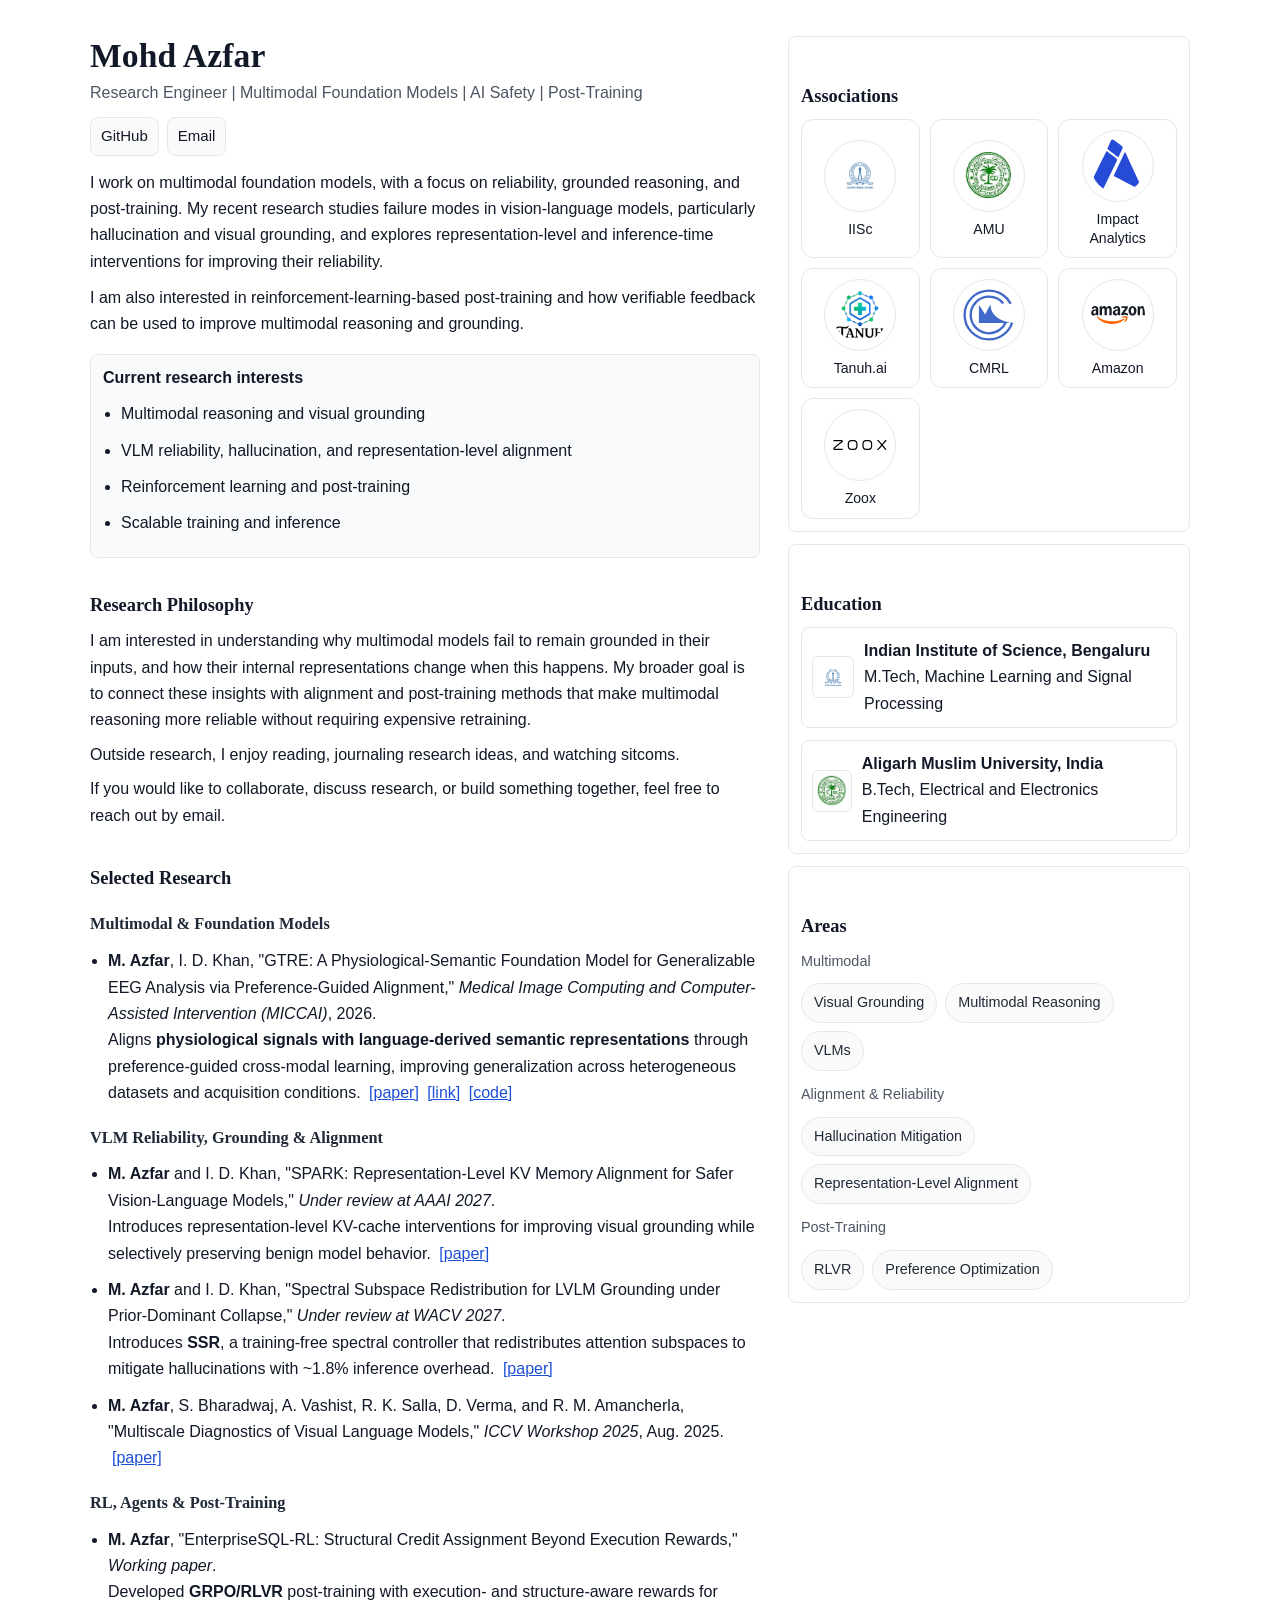
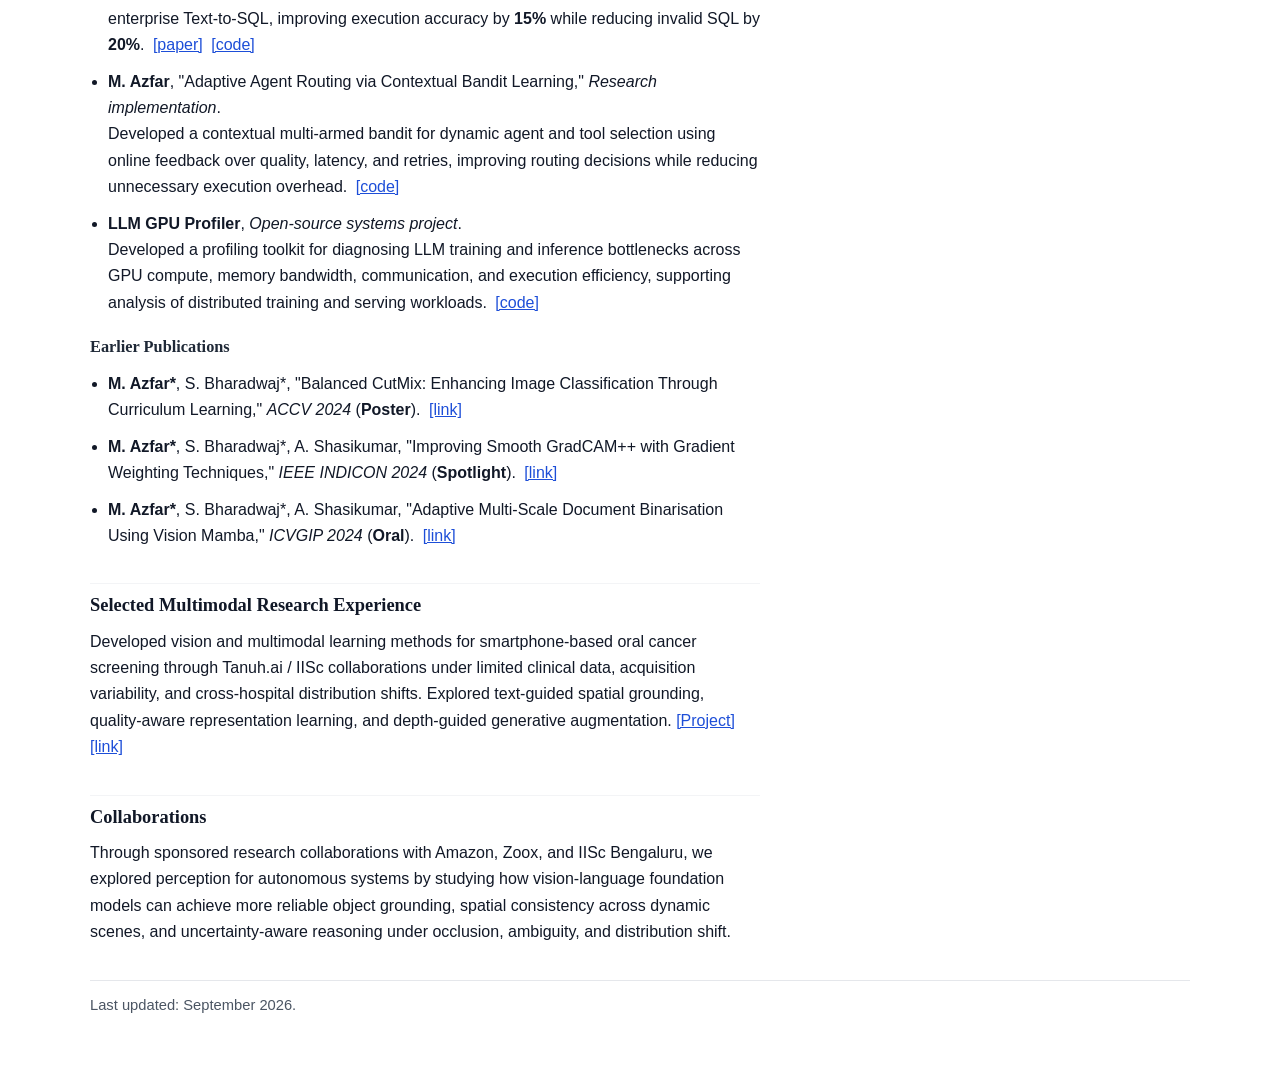
==== commit e0f438d4: "Rename section to selected multimodal research experience Co-authored-by: Cursor <cursoragent@cursor" ====
--- a/index.html
+++ b/index.html
@@ -392,7 +392,7 @@
           </li>
         </ul>
 
-        <h2>Multimodal Research Experience</h2>
+        <h2>Selected Multimodal Research Experience</h2>
         <p>
           Developed vision and multimodal learning methods for smartphone-based oral cancer
           screening through Tanuh.ai / IISc collaborations under limited clinical data,
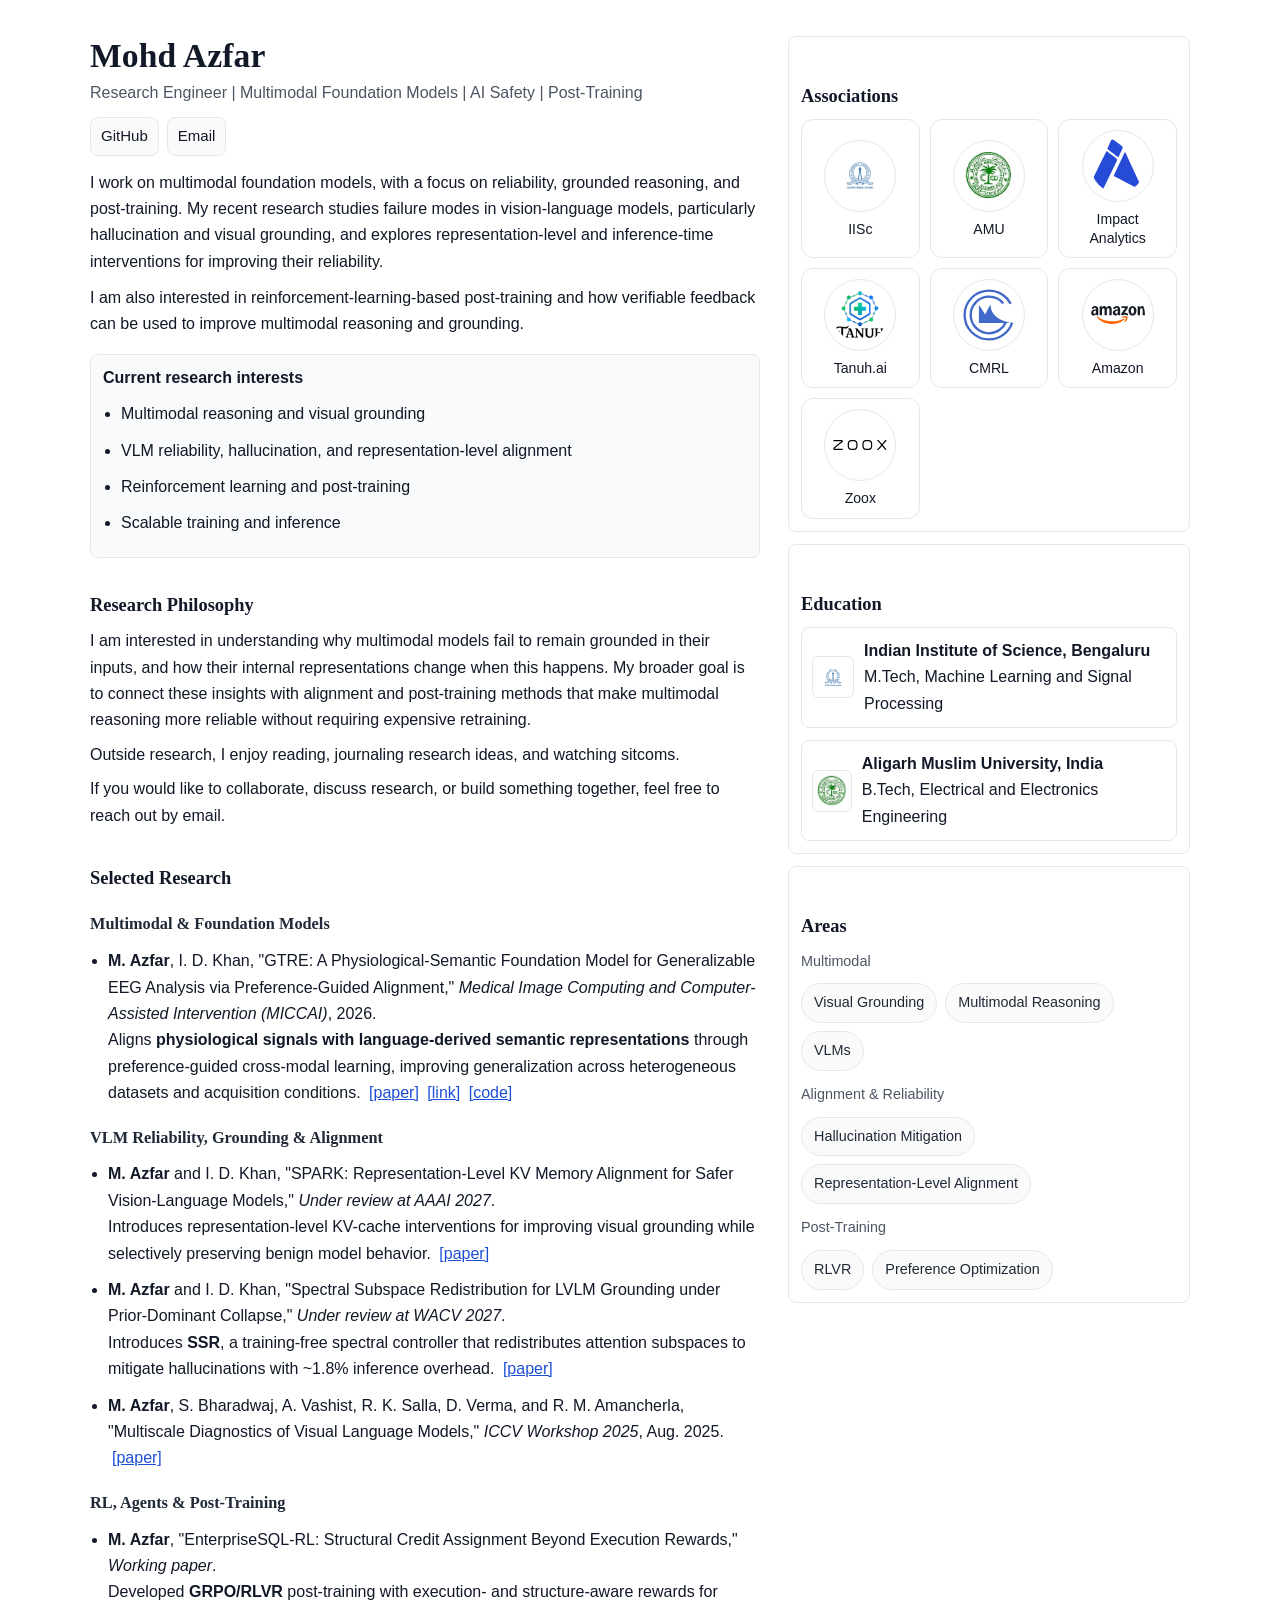
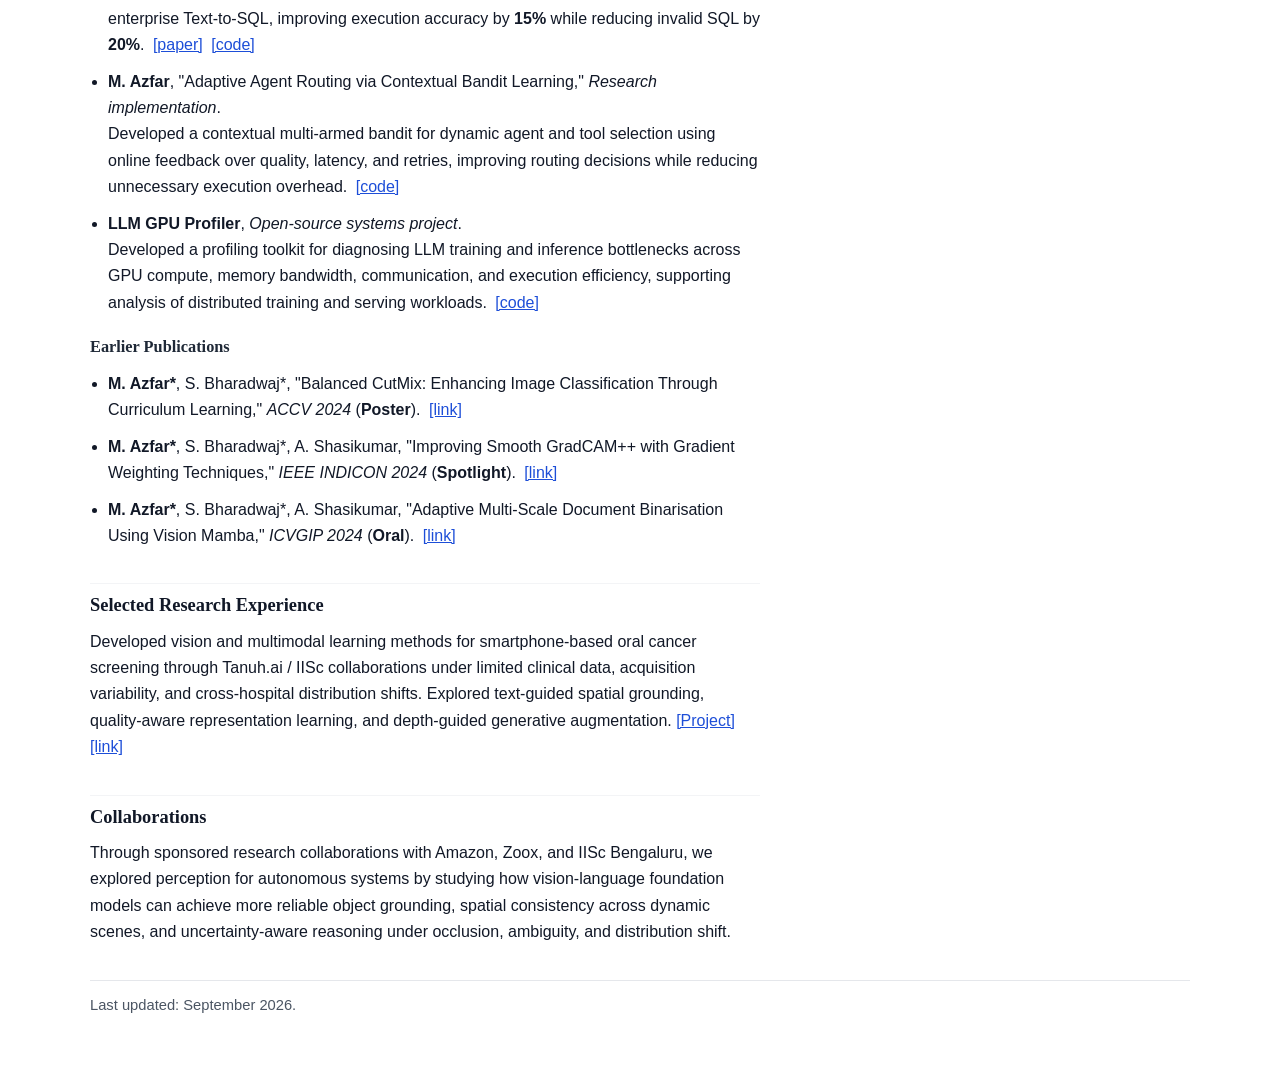
==== commit 1760b308: "Rename heading to selected research experience Co-authored-by: Cursor <cursoragent@cursor.com>" ====
--- a/index.html
+++ b/index.html
@@ -392,7 +392,7 @@
           </li>
         </ul>
 
-        <h2>Selected Multimodal Research Experience</h2>
+        <h2>Selected Research Experience</h2>
         <p>
           Developed vision and multimodal learning methods for smartphone-based oral cancer
           screening through Tanuh.ai / IISc collaborations under limited clinical data,
